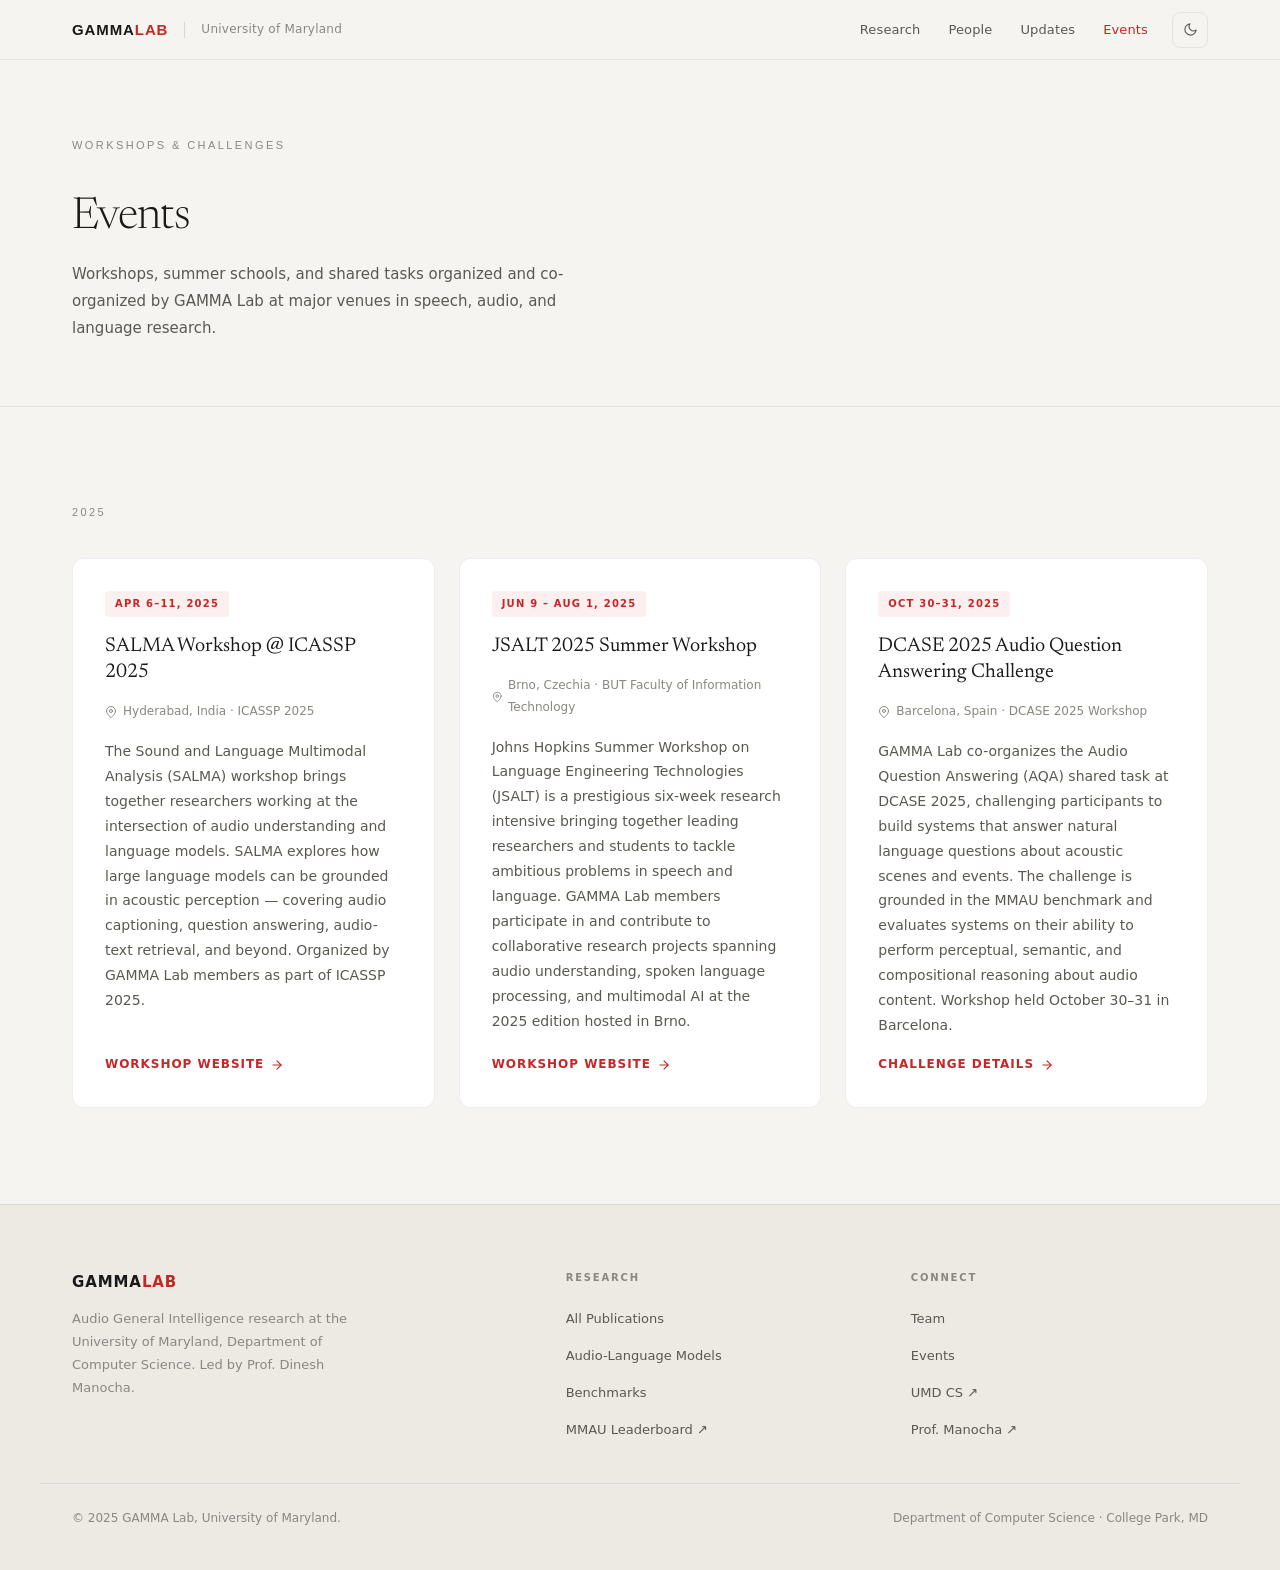
==== events.html @ 1df70bf6 "website pilot" ====
<!DOCTYPE html>
<html lang="en" data-theme="dark">
<head>
  <meta charset="UTF-8">
  <meta name="viewport" content="width=device-width, initial-scale=1.0">
  <title>GAMMA Lab — Events &amp; Workshops</title>
  <meta name="description" content="Workshops, challenges, and summer schools organized or participated in by GAMMA Lab at the University of Maryland.">

  <script>
    (function(){var t=localStorage.getItem('gamma-theme');if(!t)t=window.matchMedia('(prefers-color-scheme:dark)').matches?'dark':'light';document.documentElement.setAttribute('data-theme',t);})();
  </script>

  <link rel="stylesheet" href="css/style.css">
</head>
<body>

<!-- ── Navigation ─────────────────────────────────────────────── -->
<nav class="nav" role="navigation" aria-label="Main navigation">
  <div class="nav-inner">
    <div class="nav-brand">
      <a href="index.html" class="nav-logo">GAMMA<span>Lab</span></a>
      <div class="nav-sep" aria-hidden="true"></div>
      <a href="https://www.cs.umd.edu/" class="nav-umd" target="_blank" rel="noopener">University of Maryland</a>
    </div>
    <div class="nav-right">
      <a href="research.html" class="nav-link">Research</a>
      <a href="people.html"   class="nav-link">People</a>
      <a href="index.html#updates" class="nav-link">Updates</a>
      <a href="events.html"  class="nav-link active">Events</a>
      <button class="theme-toggle" aria-label="Toggle theme"></button>
      <button class="nav-hamburger" aria-label="Open menu" aria-expanded="false">
        <span></span><span></span><span></span>
      </button>
    </div>
  </div>
  <div class="nav-mobile-menu" aria-label="Mobile navigation">
    <a href="research.html" class="nav-link">Research</a>
    <a href="people.html"   class="nav-link">People</a>
    <a href="index.html#updates" class="nav-link">Updates</a>
    <a href="events.html"  class="nav-link active">Events</a>
  </div>
</nav>

<main>

<!-- ── Page header ────────────────────────────────────────────── -->
<header class="page-header">
  <div class="container">
    <span class="section-label">Workshops &amp; Challenges</span>
    <h1 class="page-title serif">Events</h1>
    <p class="page-subtitle">
      Workshops, summer schools, and shared tasks organized and co-organized by GAMMA Lab
      at major venues in speech, audio, and language research.
    </p>
  </div>
</header>

<!-- ── Events grid ────────────────────────────────────────────── -->
<section aria-labelledby="events-grid-label">
  <div class="container">
    <span class="section-label" id="events-grid-label">2025</span>
    <div class="events-grid stagger-children">

      <!-- SALMA Workshop -->
      <article class="event-card">
        <span class="event-date-label">Apr 6–11, 2025</span>
        <h2 class="event-title serif">SALMA Workshop @ ICASSP 2025</h2>
        <div class="event-location">
          <svg width="12" height="12" viewBox="0 0 24 24" fill="none" stroke="currentColor" stroke-width="2" stroke-linecap="round" stroke-linejoin="round" aria-hidden="true">
            <path d="M21 10c0 7-9 13-9 13s-9-6-9-13a9 9 0 0 1 18 0z"/><circle cx="12" cy="10" r="3"/>
          </svg>
          Hyderabad, India · ICASSP 2025
        </div>
        <p class="event-desc">
          The Sound and Language Multimodal Analysis (SALMA) workshop brings together researchers
          working at the intersection of audio understanding and language models. SALMA explores
          how large language models can be grounded in acoustic perception — covering audio captioning,
          question answering, audio-text retrieval, and beyond. Organized by GAMMA Lab members
          as part of ICASSP 2025.
        </p>
        <a href="https://salmaworkshop.github.io/" target="_blank" rel="noopener" class="event-cta">
          Workshop website
          <svg viewBox="0 0 24 24" fill="none" stroke="currentColor" stroke-width="2" stroke-linecap="round" stroke-linejoin="round" aria-hidden="true">
            <line x1="5" y1="12" x2="19" y2="12"/><polyline points="12 5 19 12 12 19"/>
          </svg>
        </a>
      </article>

      <!-- JSALT 2025 -->
      <article class="event-card">
        <span class="event-date-label">Jun 9 – Aug 1, 2025</span>
        <h2 class="event-title serif">JSALT 2025 Summer Workshop</h2>
        <div class="event-location">
          <svg width="12" height="12" viewBox="0 0 24 24" fill="none" stroke="currentColor" stroke-width="2" stroke-linecap="round" stroke-linejoin="round" aria-hidden="true">
            <path d="M21 10c0 7-9 13-9 13s-9-6-9-13a9 9 0 0 1 18 0z"/><circle cx="12" cy="10" r="3"/>
          </svg>
          Brno, Czechia · BUT Faculty of Information Technology
        </div>
        <p class="event-desc">
          Johns Hopkins Summer Workshop on Language Engineering Technologies (JSALT) is a prestigious
          six-week research intensive bringing together leading researchers and students to tackle
          ambitious problems in speech and language. GAMMA Lab members participate in and contribute
          to collaborative research projects spanning audio understanding, spoken language processing,
          and multimodal AI at the 2025 edition hosted in Brno.
        </p>
        <a href="https://jsalt2025.fit.vut.cz/summer-workshop" target="_blank" rel="noopener" class="event-cta">
          Workshop website
          <svg viewBox="0 0 24 24" fill="none" stroke="currentColor" stroke-width="2" stroke-linecap="round" stroke-linejoin="round" aria-hidden="true">
            <line x1="5" y1="12" x2="19" y2="12"/><polyline points="12 5 19 12 12 19"/>
          </svg>
        </a>
      </article>

      <!-- DCASE 2025 -->
      <article class="event-card">
        <span class="event-date-label">Oct 30–31, 2025</span>
        <h2 class="event-title serif">DCASE 2025 Audio Question Answering Challenge</h2>
        <div class="event-location">
          <svg width="12" height="12" viewBox="0 0 24 24" fill="none" stroke="currentColor" stroke-width="2" stroke-linecap="round" stroke-linejoin="round" aria-hidden="true">
            <path d="M21 10c0 7-9 13-9 13s-9-6-9-13a9 9 0 0 1 18 0z"/><circle cx="12" cy="10" r="3"/>
          </svg>
          Barcelona, Spain · DCASE 2025 Workshop
        </div>
        <p class="event-desc">
          GAMMA Lab co-organizes the Audio Question Answering (AQA) shared task at DCASE 2025,
          challenging participants to build systems that answer natural language questions about
          acoustic scenes and events. The challenge is grounded in the MMAU benchmark and
          evaluates systems on their ability to perform perceptual, semantic, and compositional
          reasoning about audio content. Workshop held October 30–31 in Barcelona.
        </p>
        <a href="https://dcase.community/challenge2025/index#audio-question-answering" target="_blank" rel="noopener" class="event-cta">
          Challenge details
          <svg viewBox="0 0 24 24" fill="none" stroke="currentColor" stroke-width="2" stroke-linecap="round" stroke-linejoin="round" aria-hidden="true">
            <line x1="5" y1="12" x2="19" y2="12"/><polyline points="12 5 19 12 12 19"/>
          </svg>
        </a>
      </article>

    </div>
  </div>
</section>

</main>

<!-- ── Footer ─────────────────────────────────────────────────── -->
<footer class="footer">
  <div class="footer-inner">
    <div>
      <div class="footer-logo">GAMMA<span>Lab</span></div>
      <p class="footer-desc">
        Audio General Intelligence research at the University of Maryland,
        Department of Computer Science. Led by Prof. Dinesh Manocha.
      </p>
    </div>
    <div class="footer-col">
      <h4>Research</h4>
      <ul>
        <li><a href="research.html">All Publications</a></li>
        <li><a href="research.html?theme=audio-llm">Audio-Language Models</a></li>
        <li><a href="research.html?theme=benchmarks">Benchmarks</a></li>
        <li><a href="https://github.com/Sakshi113/mmau" target="_blank" rel="noopener">MMAU Leaderboard ↗</a></li>
      </ul>
    </div>
    <div class="footer-col">
      <h4>Connect</h4>
      <ul>
        <li><a href="people.html">Team</a></li>
        <li><a href="events.html">Events</a></li>
        <li><a href="https://www.cs.umd.edu/" target="_blank" rel="noopener">UMD CS ↗</a></li>
        <li><a href="https://www.cs.umd.edu/people/dmanocha" target="_blank" rel="noopener">Prof. Manocha ↗</a></li>
      </ul>
    </div>
  </div>
  <div class="footer-bottom">
    <p>© 2025 GAMMA Lab, University of Maryland.</p>
    <p>Department of Computer Science · College Park, MD</p>
  </div>
</footer>

<script src="js/theme.js"></script>
<script src="js/reveal.js"></script>

</body>
</html>
---- css/style.css ----
/* ================================================================
   GAMMA Lab — Shared Stylesheet | "Quiet Authority"
   University of Maryland · Dept. of Computer Science
   ================================================================ */

/* ── Fonts ─────────────────────────────────────────────────────── */
@import url('https://fonts.googleapis.com/css2?family=Newsreader:ital,wght@0,300;0,400;0,500;1,300;1,400&display=swap');
@import url('https://api.fontshare.com/v2/css?f[]=general-sans@300,400,500,600&display=swap');

/* ── Theme tokens ─────────────────────────────────────────────── */
[data-theme="dark"] {
  --bg:           #09090C;
  --sf1:          #0F0F13;
  --sf2:          #16161B;
  --sf3:          #1E1E24;
  --t1:           #E0DDD6;
  --t2:           #908D85;
  --t3:           #5C5A53;
  --accent:       #D4A843;
  --accent-sub:   rgba(212, 168, 67, 0.09);
  --accent-sub2:  rgba(212, 168, 67, 0.16);
  --border:       rgba(255, 255, 255, 0.055);
  --border2:      rgba(255, 255, 255, 0.10);
  --nav-bg:       rgba(9, 9, 12, 0.88);
  --card-bg:      #0F0F13;
  --shadow:       0 4px 32px rgba(0, 0, 0, 0.5);
  --shadow-sm:    0 2px 12px rgba(0, 0, 0, 0.3);
}

[data-theme="light"] {
  --bg:           #F6F4F0;
  --sf1:          #EDEAE4;
  --sf2:          #E3E0D9;
  --sf3:          #D8D5CE;
  --t1:           #1A1917;
  --t2:           #5A5850;
  --t3:           #8A8780;
  --accent:       #C22828;
  --accent-sub:   rgba(194, 40, 40, 0.07);
  --accent-sub2:  rgba(194, 40, 40, 0.13);
  --border:       rgba(0, 0, 0, 0.065);
  --border2:      rgba(0, 0, 0, 0.12);
  --nav-bg:       rgba(246, 244, 240, 0.90);
  --card-bg:      #FFFFFF;
  --shadow:       0 4px 32px rgba(0, 0, 0, 0.10);
  --shadow-sm:    0 2px 12px rgba(0, 0, 0, 0.06);
}

/* ── Reset & base ─────────────────────────────────────────────── */
*, *::before, *::after {
  box-sizing: border-box;
  margin: 0;
  padding: 0;
}

html {
  font-size: 16px;
  scroll-behavior: smooth;
  -webkit-font-smoothing: antialiased;
  -moz-osx-font-smoothing: grayscale;
}

body {
  font-family: 'General Sans', system-ui, -apple-system, sans-serif;
  font-weight: 300;
  font-size: 15px;
  line-height: 1.8;
  background: var(--bg);
  color: var(--t1);
  transition: background 0.35s ease, color 0.35s ease;
  overflow-x: hidden;
}

a { color: inherit; text-decoration: none; }
img { display: block; max-width: 100%; }
button { font-family: inherit; cursor: pointer; border: none; background: none; }
ul { list-style: none; }

/* ── Transitions on theme change ──────────────────────────────── */
.nav, .paper-card, .area-cell, .person-card, .pi-card,
.event-card, .paper-row, .paper-expand, .footer {
  transition: background 0.35s ease, border-color 0.35s ease, color 0.35s ease;
}

/* ── Typography utilities ─────────────────────────────────────── */
.serif {
  font-family: 'Newsreader', Georgia, 'Times New Roman', serif;
}

.section-label {
  font-family: 'General Sans', sans-serif;
  font-size: 11px;
  font-weight: 500;
  letter-spacing: 0.22em;
  text-transform: uppercase;
  color: var(--t3);
  display: block;
  margin-bottom: 36px;
}

/* ── Navigation ───────────────────────────────────────────────── */
.nav {
  position: fixed;
  top: 0; left: 0; right: 0;
  height: 60px;
  z-index: 100;
  background: var(--nav-bg);
  backdrop-filter: blur(20px) saturate(1.5);
  -webkit-backdrop-filter: blur(20px) saturate(1.5);
  border-bottom: 1px solid var(--border);
}

.nav-inner {
  max-width: 1200px;
  margin: 0 auto;
  padding: 0 32px;
  height: 100%;
  display: flex;
  align-items: center;
  justify-content: space-between;
}

.nav-brand {
  display: flex;
  align-items: center;
  gap: 16px;
}

.nav-logo {
  font-family: 'General Sans', sans-serif;
  font-size: 15px;
  font-weight: 600;
  letter-spacing: 0.06em;
  color: var(--t1);
  text-transform: uppercase;
  transition: color 0.35s ease;
}

.nav-logo span { color: var(--accent); }

.nav-sep {
  width: 1px;
  height: 16px;
  background: var(--border2);
  flex-shrink: 0;
}

.nav-umd {
  font-size: 12px;
  font-weight: 400;
  color: var(--t3);
  letter-spacing: 0.02em;
  transition: color 0.2s ease;
}
.nav-umd:hover { color: var(--t2); }

.nav-right {
  display: flex;
  align-items: center;
  gap: 4px;
}

.nav-link {
  font-size: 13px;
  font-weight: 400;
  color: var(--t2);
  padding: 6px 12px;
  border-radius: 6px;
  transition: color 0.2s ease, background 0.2s ease;
  letter-spacing: 0.01em;
}
.nav-link:hover  { color: var(--t1); background: var(--sf2); }
.nav-link.active { color: var(--accent); font-weight: 500; }

.theme-toggle {
  margin-left: 8px;
  width: 36px;
  height: 36px;
  border-radius: 8px;
  display: flex;
  align-items: center;
  justify-content: center;
  color: var(--t2);
  border: 1px solid var(--border);
  transition: color 0.2s ease, background 0.2s ease, border-color 0.2s ease;
  flex-shrink: 0;
}
.theme-toggle:hover {
  color: var(--t1);
  background: var(--accent-sub);
  border-color: var(--accent);
}
.theme-toggle svg { width: 15px; height: 15px; flex-shrink: 0; }

/* Mobile */
.nav-hamburger {
  display: none;
  flex-direction: column;
  gap: 5px;
  padding: 8px;
  margin-left: 8px;
}
.nav-hamburger span {
  display: block;
  width: 22px;
  height: 1.5px;
  background: var(--t1);
  transition: transform 0.3s ease, opacity 0.3s ease;
}
.nav-hamburger.open span:nth-child(1) { transform: translateY(6.5px) rotate(45deg); }
.nav-hamburger.open span:nth-child(2) { opacity: 0; }
.nav-hamburger.open span:nth-child(3) { transform: translateY(-6.5px) rotate(-45deg); }

.nav-mobile-menu {
  display: none;
  position: fixed;
  top: 60px; left: 0; right: 0;
  background: var(--nav-bg);
  backdrop-filter: blur(20px);
  -webkit-backdrop-filter: blur(20px);
  border-bottom: 1px solid var(--border);
  padding: 12px 16px 20px;
  flex-direction: column;
  gap: 2px;
  z-index: 99;
}
.nav-mobile-menu.open { display: flex; }
.nav-mobile-menu .nav-link { font-size: 15px; padding: 10px 12px; }

/* ── Container ────────────────────────────────────────────────── */
.container {
  max-width: 1200px;
  margin: 0 auto;
  padding: 0 32px;
}

/* ── Section base ─────────────────────────────────────────────── */
section { padding: 96px 0; }
section + section { border-top: 1px solid var(--border); }

/* ── Hero ─────────────────────────────────────────────────────── */
.hero {
  min-height: 100vh;
  display: grid;
  grid-template-columns: 1fr 1fr;
  align-items: stretch;
  padding-top: 60px;
}

.hero-text {
  padding: 72px 48px 72px 32px;
  display: flex;
  flex-direction: column;
  justify-content: center;
  max-width: 600px;
}

.hero-overline {
  font-size: 11px;
  font-weight: 500;
  letter-spacing: 0.22em;
  text-transform: uppercase;
  color: var(--accent);
  display: flex;
  align-items: center;
  gap: 10px;
  margin-bottom: 28px;
}
.hero-overline::before {
  content: '';
  display: block;
  width: 28px;
  height: 1px;
  background: var(--accent);
  flex-shrink: 0;
}

.hero-title {
  font-family: 'Newsreader', Georgia, serif;
  font-size: clamp(32px, 4.2vw, 54px);
  font-weight: 300;
  line-height: 1.16;
  color: var(--t1);
  margin-bottom: 28px;
  letter-spacing: -0.025em;
}
.hero-title strong { font-weight: 500; }
.hero-title em     { font-style: italic; font-weight: 300; }

.hero-desc {
  font-size: 15px;
  font-weight: 300;
  color: var(--t2);
  line-height: 1.85;
  margin-bottom: 44px;
  max-width: 460px;
}

.hero-actions {
  display: flex;
  flex-wrap: wrap;
  gap: 8px;
}

.action-pill {
  font-size: 12px;
  font-weight: 500;
  letter-spacing: 0.04em;
  color: var(--t1);
  padding: 8px 18px;
  border: 1px solid var(--border2);
  border-radius: 100px;
  transition: color 0.2s ease, border-color 0.2s ease, background 0.2s ease;
  display: inline-flex;
  align-items: center;
  gap: 6px;
  white-space: nowrap;
}
.action-pill:hover {
  color: var(--accent);
  border-color: var(--accent);
  background: var(--accent-sub);
}
.action-pill.primary {
  color: var(--accent);
  border-color: var(--accent);
  background: var(--accent-sub);
}
.action-pill.primary:hover { background: var(--accent-sub2); }

.hero-canvas-wrap {
  position: relative;
  overflow: hidden;
  min-height: calc(100vh - 60px);
}
#hero-canvas {
  width: 100%;
  height: 100%;
  display: block;
}

/* ── Badges ───────────────────────────────────────────────────── */
.badge-row {
  display: flex;
  flex-wrap: wrap;
  gap: 6px;
  margin-bottom: 14px;
}

.venue-badge {
  font-size: 10px;
  font-weight: 600;
  letter-spacing: 0.10em;
  text-transform: uppercase;
  color: var(--accent);
  background: var(--accent-sub);
  padding: 3px 8px;
  border-radius: 4px;
  border: 1px solid var(--accent-sub2);
  white-space: nowrap;
}

.spotlight-badge {
  font-size: 10px;
  font-weight: 600;
  letter-spacing: 0.08em;
  text-transform: uppercase;
  color: var(--t3);
  background: var(--sf3);
  padding: 3px 8px;
  border-radius: 4px;
  white-space: nowrap;
}

.tag {
  font-size: 10px;
  font-weight: 500;
  letter-spacing: 0.08em;
  text-transform: uppercase;
  color: var(--t3);
  padding: 3px 8px;
  border-radius: 4px;
  background: var(--sf2);
  border: 1px solid var(--border);
  white-space: nowrap;
}

/* ── Mission section ──────────────────────────────────────────── */
.mission-grid {
  display: grid;
  grid-template-columns: 1fr 1fr;
  gap: 64px;
  align-items: start;
}

.mission-lede {
  font-family: 'Newsreader', Georgia, serif;
  font-size: clamp(18px, 2vw, 22px);
  font-weight: 300;
  font-style: italic;
  color: var(--t1);
  line-height: 1.65;
  margin-bottom: 24px;
  letter-spacing: -0.01em;
}

.mission-body {
  font-size: 14px;
  font-weight: 300;
  color: var(--t2);
  line-height: 1.9;
  margin-bottom: 20px;
}
.mission-body:last-child { margin-bottom: 0; }

@media (max-width: 900px) {
  .mission-grid { grid-template-columns: 1fr; gap: 24px; }
}

/* ── Flagship research cards ──────────────────────────────────── */
.flagship-grid {
  display: grid;
  grid-template-columns: repeat(3, 1fr);
  gap: 20px;
}

.paper-card {
  background: var(--card-bg);
  border: 1px solid var(--border);
  border-radius: 10px;
  padding: 28px;
  display: flex;
  flex-direction: column;
  gap: 12px;
  cursor: pointer;
  transition: transform 0.25s ease, box-shadow 0.25s ease, border-color 0.25s ease;
}
.paper-card:hover {
  transform: translateY(-3px);
  box-shadow: var(--shadow);
  border-color: var(--accent);
}

.paper-card-title {
  font-family: 'Newsreader', Georgia, serif;
  font-size: 17px;
  font-weight: 400;
  color: var(--t1);
  line-height: 1.45;
  flex: 1;
}

.paper-card-bottom {
  display: flex;
  align-items: center;
  justify-content: space-between;
  margin-top: 4px;
}

.paper-card-meta {
  font-size: 12px;
  color: var(--t3);
}

.paper-card-arrow {
  color: var(--accent);
  font-size: 14px;
  opacity: 0;
  transform: translateX(-6px);
  transition: opacity 0.2s ease, transform 0.2s ease;
}
.paper-card:hover .paper-card-arrow {
  opacity: 1;
  transform: translateX(0);
}

/* ── Research areas ───────────────────────────────────────────── */
.areas-grid {
  display: grid;
  grid-template-columns: repeat(4, 1fr);
  gap: 1px;
  background: var(--border);
  border: 1px solid var(--border);
  border-radius: 10px;
  overflow: hidden;
}

.area-cell {
  background: var(--sf1);
  padding: 28px 24px;
  transition: background 0.2s ease;
  cursor: pointer;
  text-decoration: none;
}
.area-cell:hover { background: var(--sf2); }

.area-icon {
  font-size: 22px;
  line-height: 1;
  margin-bottom: 14px;
}

.area-name {
  font-size: 13px;
  font-weight: 500;
  color: var(--t1);
  margin-bottom: 6px;
  line-height: 1.35;
}

.area-papers {
  font-size: 11px;
  font-weight: 300;
  color: var(--t3);
  line-height: 1.6;
}

/* ── Timeline ─────────────────────────────────────────────────── */
.timeline { display: flex; flex-direction: column; }

.timeline-item {
  display: grid;
  grid-template-columns: 110px 1fr;
  gap: 20px 28px;
  padding: 20px 0;
  border-bottom: 1px solid var(--border);
  align-items: baseline;
}
.timeline-item:last-child { border-bottom: none; }

.timeline-date {
  font-size: 12px;
  font-weight: 500;
  color: var(--t3);
  letter-spacing: 0.04em;
  white-space: nowrap;
  padding-top: 2px;
}

.timeline-content {
  font-size: 14px;
  font-weight: 300;
  color: var(--t2);
  line-height: 1.75;
}
.timeline-content a {
  color: var(--t1);
  border-bottom: 1px solid var(--border2);
  transition: color 0.2s ease, border-color 0.2s ease;
}
.timeline-content a:hover {
  color: var(--accent);
  border-color: var(--accent);
}
.timeline-content .venue-badge {
  display: inline;
  vertical-align: middle;
  margin-left: 4px;
  position: relative;
  top: -1px;
}

/* ── Team chips ───────────────────────────────────────────────── */
.team-chips {
  display: flex;
  flex-wrap: wrap;
  gap: 8px;
  align-items: center;
}

.person-chip {
  display: inline-flex;
  align-items: center;
  gap: 8px;
  padding: 6px 14px 6px 6px;
  border-radius: 100px;
  border: 1px solid var(--border);
  background: var(--sf1);
  font-size: 13px;
  font-weight: 400;
  color: var(--t1);
  transition: border-color 0.2s ease, background 0.2s ease;
  cursor: pointer;
}
.person-chip:hover {
  border-color: var(--accent);
  background: var(--accent-sub);
}
.person-chip.pi {
  border-color: var(--accent);
  background: var(--accent-sub);
  color: var(--accent);
  font-weight: 500;
}
.person-chip.more {
  color: var(--t3);
  background: transparent;
  border-style: dashed;
}
.person-chip.more:hover { color: var(--accent); border-color: var(--accent); }

.chip-avatar {
  width: 28px;
  height: 28px;
  border-radius: 50%;
  object-fit: cover;
  background: var(--sf2);
  flex-shrink: 0;
}

/* ── Footer ───────────────────────────────────────────────────── */
.footer {
  border-top: 1px solid var(--border);
  padding: 64px 0 40px;
  background: var(--sf1);
}

.footer-inner {
  max-width: 1200px;
  margin: 0 auto;
  padding: 0 32px;
  display: grid;
  grid-template-columns: 1.5fr 1fr 1fr;
  gap: 48px;
}

.footer-logo {
  font-size: 15px;
  font-weight: 600;
  letter-spacing: 0.06em;
  text-transform: uppercase;
  color: var(--t1);
  margin-bottom: 12px;
}
.footer-logo span { color: var(--accent); }

.footer-desc {
  font-size: 13px;
  font-weight: 300;
  color: var(--t3);
  line-height: 1.75;
  max-width: 280px;
}

.footer-col h4 {
  font-size: 10px;
  font-weight: 600;
  letter-spacing: 0.18em;
  text-transform: uppercase;
  color: var(--t3);
  margin-bottom: 18px;
}

.footer-col ul { display: flex; flex-direction: column; gap: 10px; }
.footer-col ul a {
  font-size: 13px;
  font-weight: 300;
  color: var(--t2);
  transition: color 0.2s ease;
}
.footer-col ul a:hover { color: var(--accent); }

.footer-bottom {
  max-width: 1200px;
  margin: 40px auto 0;
  padding: 24px 32px 0;
  border-top: 1px solid var(--border);
  display: flex;
  justify-content: space-between;
  align-items: center;
}
.footer-bottom p {
  font-size: 12px;
  color: var(--t3);
}

/* ── Page header ──────────────────────────────────────────────── */
.page-header {
  padding: 136px 0 64px;
  border-bottom: 1px solid var(--border);
}

.page-title {
  font-family: 'Newsreader', Georgia, serif;
  font-size: clamp(28px, 3.5vw, 44px);
  font-weight: 300;
  color: var(--t1);
  letter-spacing: -0.02em;
  margin-bottom: 16px;
  line-height: 1.2;
}

.page-subtitle {
  font-size: 15px;
  font-weight: 300;
  color: var(--t2);
  max-width: 520px;
  line-height: 1.8;
}

/* ── Research page: filter bar ────────────────────────────────── */
.filter-bar {
  position: sticky;
  top: 60px;
  z-index: 50;
  background: var(--bg);
  border-bottom: 1px solid var(--border);
  padding: 14px 0;
  transition: background 0.35s ease;
}

.filter-inner {
  max-width: 1200px;
  margin: 0 auto;
  padding: 0 32px;
  display: flex;
  flex-direction: column;
  gap: 10px;
}

.filter-row {
  display: flex;
  align-items: center;
  gap: 8px;
  flex-wrap: wrap;
}

.filter-label {
  font-size: 10px;
  font-weight: 600;
  letter-spacing: 0.16em;
  text-transform: uppercase;
  color: var(--t3);
  min-width: 40px;
}

.filter-pill {
  font-size: 11px;
  font-weight: 500;
  color: var(--t2);
  padding: 5px 12px;
  border-radius: 100px;
  border: 1px solid var(--border);
  background: transparent;
  cursor: pointer;
  transition: color 0.2s ease, border-color 0.2s ease, background 0.2s ease;
  letter-spacing: 0.01em;
  white-space: nowrap;
  font-family: inherit;
}
.filter-pill:hover {
  color: var(--t1);
  border-color: var(--border2);
  background: var(--sf1);
}
.filter-pill.active {
  color: var(--accent);
  border-color: var(--accent);
  background: var(--accent-sub);
  font-weight: 600;
}

/* ── Research page: papers list ───────────────────────────────── */
.papers-list {
  max-width: 1200px;
  margin: 0 auto;
  padding: 40px 32px 96px;
}

.papers-empty {
  display: none;
  padding: 64px 0;
  text-align: center;
  font-size: 14px;
  color: var(--t3);
}

.paper-row-wrap { border-bottom: 1px solid var(--border); }
.paper-row-wrap:last-child { border-bottom: none; }

.paper-row {
  display: grid;
  grid-template-columns: 148px 1fr 48px;
  gap: 0 28px;
  padding: 24px 0;
  align-items: start;
  cursor: pointer;
  transition: padding 0.15s ease;
}
.paper-row:hover { padding-left: 8px; }

.paper-row-venue {
  display: flex;
  flex-direction: column;
  gap: 5px;
  padding-top: 3px;
}

.paper-row-main {
  display: flex;
  flex-direction: column;
  gap: 6px;
}

.paper-row-title {
  font-family: 'Newsreader', Georgia, serif;
  font-size: 17px;
  font-weight: 400;
  color: var(--t1);
  line-height: 1.4;
}

.paper-row-authors {
  font-size: 12px;
  font-weight: 300;
  color: var(--t3);
  line-height: 1.5;
}

.paper-row-tags {
  display: flex;
  flex-wrap: wrap;
  gap: 5px;
  margin-top: 4px;
}

.paper-row-chevron {
  padding-top: 4px;
  color: var(--t3);
  transition: transform 0.2s ease, color 0.2s ease;
  display: flex;
  align-items: flex-start;
  justify-content: center;
}
.paper-row-chevron svg { width: 16px; height: 16px; }
.paper-row:hover .paper-row-chevron { color: var(--accent); }

.paper-expand {
  display: none;
  padding: 24px 28px 28px;
  background: var(--sf1);
  transition: background 0.35s ease;
}
.paper-expand.open {
  display: grid;
  grid-template-columns: 1fr auto;
  gap: 32px;
}

.paper-abstract {
  font-size: 14px;
  font-weight: 300;
  color: var(--t2);
  line-height: 1.85;
  max-width: 660px;
}

.paper-links {
  display: flex;
  flex-direction: column;
  gap: 8px;
  align-items: flex-end;
  min-width: 100px;
}

.paper-link {
  font-size: 11px;
  font-weight: 600;
  letter-spacing: 0.06em;
  text-transform: uppercase;
  color: var(--accent);
  padding: 6px 12px;
  border: 1px solid var(--accent);
  border-radius: 5px;
  background: var(--accent-sub);
  transition: background 0.2s ease;
  white-space: nowrap;
}
.paper-link:hover { background: var(--accent-sub2); }

/* ── People page ──────────────────────────────────────────────── */
.pi-section { margin-bottom: 80px; }

.pi-card {
  display: grid;
  grid-template-columns: 200px 1fr;
  gap: 48px;
  padding: 40px;
  background: var(--card-bg);
  border: 1px solid var(--border);
  border-radius: 12px;
  align-items: start;
}

.pi-photo {
  width: 100%;
  aspect-ratio: 3 / 4;
  object-fit: cover;
  object-position: top;
  border-radius: 6px;
  background: var(--sf2);
}

.pi-content { display: flex; flex-direction: column; gap: 14px; }

.pi-name {
  font-family: 'Newsreader', Georgia, serif;
  font-size: 28px;
  font-weight: 300;
  color: var(--t1);
  letter-spacing: -0.01em;
  line-height: 1.2;
}

.pi-affiliation {
  font-size: 13px;
  font-weight: 400;
  color: var(--accent);
  letter-spacing: 0.03em;
}

.pi-bio {
  font-size: 14px;
  font-weight: 300;
  color: var(--t2);
  line-height: 1.85;
  max-width: 580px;
}

.pi-links {
  display: flex;
  flex-wrap: wrap;
  gap: 8px;
  margin-top: 6px;
}

.person-link {
  font-size: 12px;
  font-weight: 500;
  color: var(--t2);
  padding: 6px 14px;
  border: 1px solid var(--border2);
  border-radius: 6px;
  transition: color 0.2s ease, border-color 0.2s ease, background 0.2s ease;
  letter-spacing: 0.02em;
}
.person-link:hover {
  color: var(--accent);
  border-color: var(--accent);
  background: var(--accent-sub);
}

.people-group { margin-bottom: 60px; }

.people-group-title {
  font-size: 11px;
  font-weight: 500;
  letter-spacing: 0.22em;
  text-transform: uppercase;
  color: var(--t3);
  padding-bottom: 20px;
  border-bottom: 1px solid var(--border);
  margin-bottom: 28px;
}

.people-grid {
  display: grid;
  grid-template-columns: repeat(4, 1fr);
  gap: 20px;
}

.person-card {
  display: flex;
  flex-direction: column;
  gap: 12px;
  padding: 20px;
  background: var(--card-bg);
  border: 1px solid var(--border);
  border-radius: 10px;
  transition: border-color 0.2s ease, box-shadow 0.2s ease;
}
.person-card:hover {
  border-color: var(--accent);
  box-shadow: var(--shadow-sm);
}

.person-photo {
  width: 100%;
  aspect-ratio: 1;
  object-fit: cover;
  object-position: top;
  border-radius: 5px;
  background: var(--sf2);
}

.person-name {
  font-size: 15px;
  font-weight: 500;
  color: var(--t1);
  line-height: 1.3;
}

.person-role {
  font-size: 10px;
  font-weight: 600;
  letter-spacing: 0.12em;
  text-transform: uppercase;
  color: var(--accent);
}

.person-interest {
  font-size: 12px;
  font-weight: 300;
  color: var(--t3);
  line-height: 1.65;
  flex: 1;
}

.person-card-links {
  display: flex;
  gap: 6px;
  flex-wrap: wrap;
  margin-top: 4px;
}

.person-link-sm {
  font-size: 11px;
  font-weight: 500;
  color: var(--t3);
  padding: 4px 10px;
  border: 1px solid var(--border);
  border-radius: 4px;
  transition: color 0.2s ease, border-color 0.2s ease;
}
.person-link-sm:hover { color: var(--accent); border-color: var(--accent); }

/* Alumni */
.alumni-list { display: flex; flex-direction: column; }

.alumni-item {
  display: grid;
  grid-template-columns: 56px 1fr;
  gap: 20px;
  padding: 18px 0;
  border-bottom: 1px solid var(--border);
  align-items: center;
}
.alumni-item:last-child { border-bottom: none; }

.alumni-photo {
  width: 44px;
  height: 44px;
  border-radius: 50%;
  object-fit: cover;
  object-position: top;
  background: var(--sf2);
}

.alumni-name {
  font-size: 14px;
  font-weight: 500;
  color: var(--t1);
  margin-bottom: 2px;
}

.alumni-now {
  font-size: 12px;
  font-weight: 300;
  color: var(--t3);
}

/* ── Events page ──────────────────────────────────────────────── */
.events-grid {
  display: grid;
  grid-template-columns: repeat(3, 1fr);
  gap: 24px;
}

.event-card {
  padding: 32px;
  background: var(--card-bg);
  border: 1px solid var(--border);
  border-radius: 12px;
  display: flex;
  flex-direction: column;
  gap: 16px;
  transition: border-color 0.25s ease, box-shadow 0.25s ease;
}
.event-card:hover {
  border-color: var(--accent);
  box-shadow: var(--shadow);
}

.event-date-label {
  font-size: 10px;
  font-weight: 600;
  letter-spacing: 0.12em;
  text-transform: uppercase;
  color: var(--accent);
  background: var(--accent-sub);
  padding: 4px 10px;
  border-radius: 4px;
  display: inline-block;
  align-self: flex-start;
}

.event-title {
  font-family: 'Newsreader', Georgia, serif;
  font-size: 20px;
  font-weight: 400;
  color: var(--t1);
  line-height: 1.3;
}

.event-location {
  font-size: 12px;
  font-weight: 400;
  color: var(--t3);
  display: flex;
  align-items: center;
  gap: 6px;
}

.event-desc {
  font-size: 14px;
  font-weight: 300;
  color: var(--t2);
  line-height: 1.78;
  flex: 1;
}

.event-cta {
  font-size: 12px;
  font-weight: 600;
  letter-spacing: 0.08em;
  text-transform: uppercase;
  color: var(--accent);
  display: inline-flex;
  align-items: center;
  gap: 6px;
  transition: gap 0.2s ease;
  margin-top: auto;
  align-self: flex-start;
}
.event-cta:hover { gap: 10px; }
.event-cta svg { width: 14px; height: 14px; }

/* ── Reveal animations ────────────────────────────────────────── */
.reveal {
  opacity: 0;
  transform: translateY(18px);
  transition: opacity 0.65s ease, transform 0.65s ease;
}
.reveal.visible {
  opacity: 1;
  transform: translateY(0);
}

.stagger-children > * {
  opacity: 0;
  transform: translateY(14px);
  transition: opacity 0.55s ease, transform 0.55s ease;
}
.stagger-children.visible > *:nth-child(1) { opacity:1; transform:none; transition-delay:0ms; }
.stagger-children.visible > *:nth-child(2) { opacity:1; transform:none; transition-delay:70ms; }
.stagger-children.visible > *:nth-child(3) { opacity:1; transform:none; transition-delay:140ms; }
.stagger-children.visible > *:nth-child(4) { opacity:1; transform:none; transition-delay:210ms; }
.stagger-children.visible > *:nth-child(5) { opacity:1; transform:none; transition-delay:280ms; }
.stagger-children.visible > *:nth-child(6) { opacity:1; transform:none; transition-delay:350ms; }
.stagger-children.visible > *:nth-child(7) { opacity:1; transform:none; transition-delay:420ms; }
.stagger-children.visible > *:nth-child(8) { opacity:1; transform:none; transition-delay:490ms; }

/* ── Responsive ───────────────────────────────────────────────── */
@media (max-width: 1100px) {
  .people-grid { grid-template-columns: repeat(3, 1fr); }
}

@media (max-width: 900px) {
  .nav-right .nav-link { display: none; }
  .nav-hamburger { display: flex; }

  .hero { grid-template-columns: 1fr; min-height: auto; }
  .hero-canvas-wrap { height: 50vw; min-height: 300px; }
  .hero-text { padding: 72px 24px 48px; max-width: 100%; }

  .flagship-grid { grid-template-columns: 1fr 1fr; }
  .areas-grid { grid-template-columns: repeat(2, 1fr); }
  .people-grid { grid-template-columns: repeat(2, 1fr); }
  .events-grid { grid-template-columns: 1fr 1fr; }
  .pi-card { grid-template-columns: 180px 1fr; gap: 32px; }

  .paper-row { grid-template-columns: 1fr; gap: 10px; }
  .paper-row-venue { flex-direction: row; flex-wrap: wrap; }
  .paper-expand.open { grid-template-columns: 1fr; }
  .paper-links { flex-direction: row; flex-wrap: wrap; align-items: flex-start; }

  .footer-inner { grid-template-columns: 1fr 1fr; gap: 36px; }
}

@media (max-width: 768px) {
  section { padding: 72px 0; }
  .container { padding: 0 20px; }
  .filter-inner { padding: 0 20px; }
  .papers-list { padding: 32px 20px 72px; }

  .flagship-grid { grid-template-columns: 1fr; }
  .areas-grid { grid-template-columns: 1fr 1fr; }
  .people-grid { grid-template-columns: 1fr 1fr; }
  .events-grid { grid-template-columns: 1fr; }

  .pi-card { grid-template-columns: 1fr; }
  .pi-photo { max-width: 180px; }

  .timeline-item { grid-template-columns: 80px 1fr; gap: 12px 16px; }

  .footer-inner { grid-template-columns: 1fr; gap: 32px; }
  .footer-bottom { flex-direction: column; gap: 8px; text-align: center; }
}

@media (max-width: 520px) {
  .nav-inner { padding: 0 16px; }
  .container { padding: 0 16px; }
  .filter-inner { padding: 0 16px; }
  .papers-list { padding: 24px 16px 60px; }
  .hero-text { padding: 64px 16px 40px; }

  .hero-title { font-size: 28px; }
  .areas-grid { grid-template-columns: 1fr 1fr; }
  .people-grid { grid-template-columns: 1fr 1fr; }
  .flagship-grid { grid-template-columns: 1fr; }
  .timeline-item { grid-template-columns: 1fr; gap: 4px; }
  .timeline-date { font-size: 11px; }
}
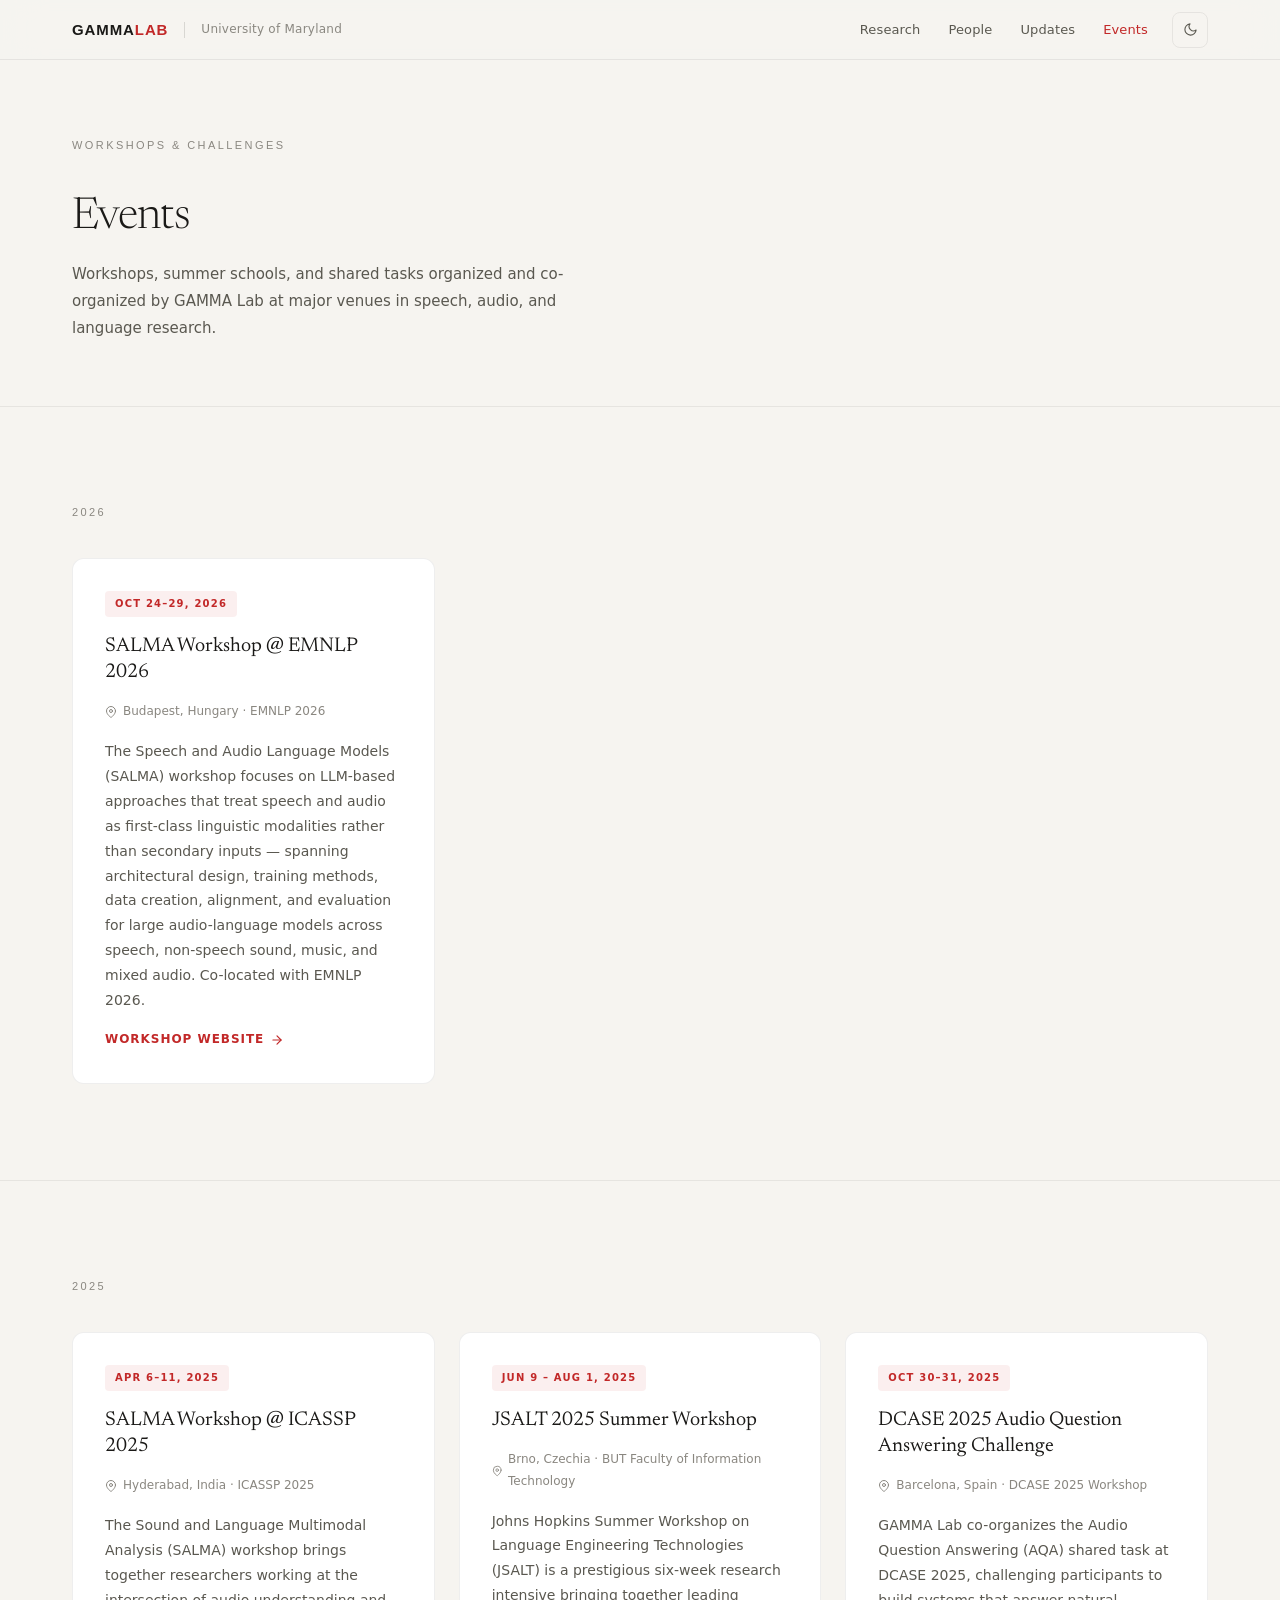
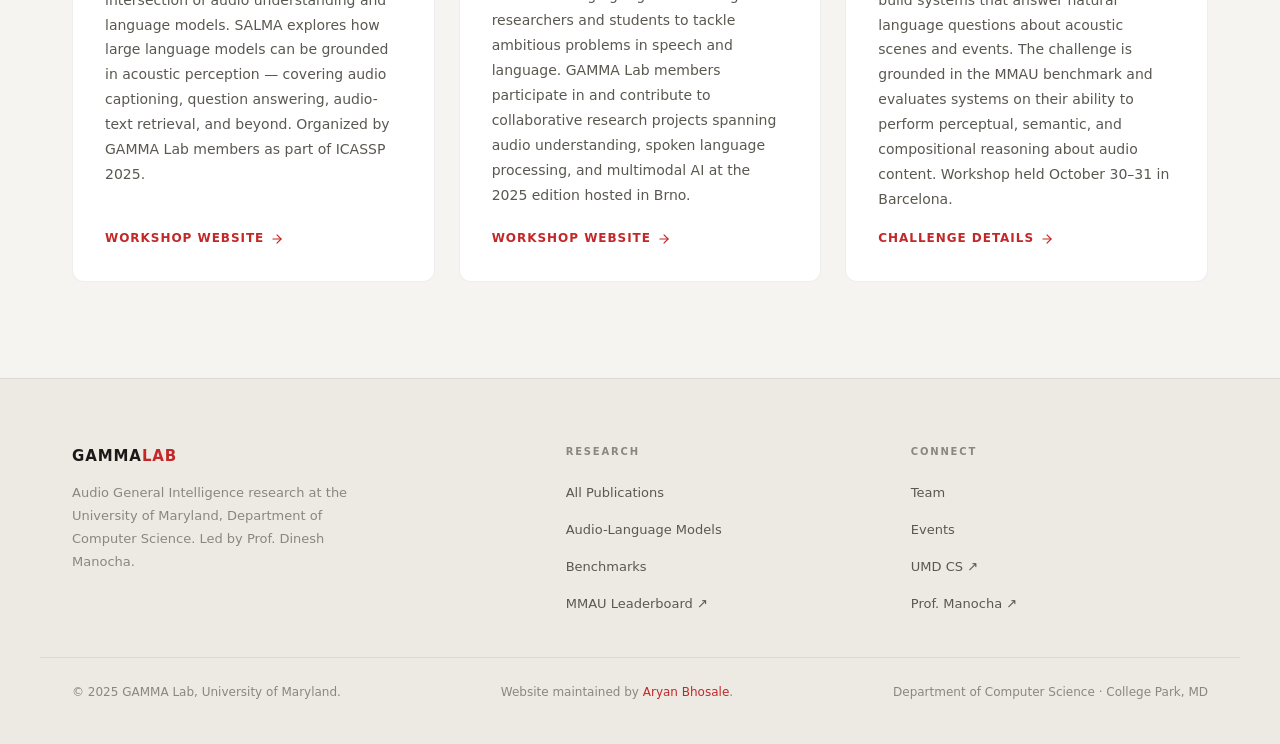
==== commit 66de2977: "Update acceptances, marquee, events, footer Co-Authored-By: Claude Opus 4.8 <noreply@anthropic.com>" ====
--- a/events.html
+++ b/events.html
@@ -10,7 +10,7 @@
     (function(){var t=localStorage.getItem('gamma-theme');if(!t)t=window.matchMedia('(prefers-color-scheme:dark)').matches?'dark':'light';document.documentElement.setAttribute('data-theme',t);})();
   </script>
 
-  <link rel="stylesheet" href="css/style.css">
+  <link rel="stylesheet" href="css/style.css?v=20260926">
 </head>
 <body>
 
@@ -55,6 +55,41 @@
   </div>
 </header>
 
+<!-- ── Events grid: 2026 ──────────────────────────────────────── -->
+<section aria-labelledby="events-2026-label">
+  <div class="container">
+    <span class="section-label" id="events-2026-label">2026</span>
+    <div class="events-grid stagger-children">
+
+      <!-- SALMA 2026 @ EMNLP -->
+      <article class="event-card">
+        <span class="event-date-label">Oct 24–29, 2026</span>
+        <h2 class="event-title serif">SALMA Workshop @ EMNLP 2026</h2>
+        <div class="event-location">
+          <svg width="12" height="12" viewBox="0 0 24 24" fill="none" stroke="currentColor" stroke-width="2" stroke-linecap="round" stroke-linejoin="round" aria-hidden="true">
+            <path d="M21 10c0 7-9 13-9 13s-9-6-9-13a9 9 0 0 1 18 0z"/><circle cx="12" cy="10" r="3"/>
+          </svg>
+          Budapest, Hungary · EMNLP 2026
+        </div>
+        <p class="event-desc">
+          The Speech and Audio Language Models (SALMA) workshop focuses on LLM-based approaches that
+          treat speech and audio as first-class linguistic modalities rather than secondary inputs —
+          spanning architectural design, training methods, data creation, alignment, and evaluation for
+          large audio-language models across speech, non-speech sound, music, and mixed audio.
+          Co-located with EMNLP 2026.
+        </p>
+        <a href="https://salma-workshop.github.io/salma-2026/" target="_blank" rel="noopener" class="event-cta">
+          Workshop website
+          <svg viewBox="0 0 24 24" fill="none" stroke="currentColor" stroke-width="2" stroke-linecap="round" stroke-linejoin="round" aria-hidden="true">
+            <line x1="5" y1="12" x2="19" y2="12"/><polyline points="12 5 19 12 12 19"/>
+          </svg>
+        </a>
+      </article>
+
+    </div>
+  </div>
+</section>
+
 <!-- ── Events grid ────────────────────────────────────────────── -->
 <section aria-labelledby="events-grid-label">
   <div class="container">
@@ -173,6 +208,7 @@
   </div>
   <div class="footer-bottom">
     <p>© 2025 GAMMA Lab, University of Maryland.</p>
+    <p>Website maintained by <a href="https://aryanvib.github.io/" target="_blank" rel="noopener" style="color:var(--accent)">Aryan Bhosale</a>.</p>
     <p>Department of Computer Science · College Park, MD</p>
   </div>
 </footer>
--- a/css/style.css
+++ b/css/style.css
@@ -292,7 +292,7 @@
   font-weight: 300;
   color: var(--t2);
   line-height: 1.85;
-  margin-bottom: 44px;
+  margin-bottom: 36px;
   max-width: 460px;
 }
 
@@ -327,6 +327,48 @@
   background: var(--accent-sub);
 }
 .action-pill.primary:hover { background: var(--accent-sub2); }
+
+.hero-pill-groups {
+  margin-top: 0;
+  padding-top: 28px;
+  border-top: 1px solid var(--border);
+  display: flex;
+  flex-direction: column;
+  gap: 14px;
+}
+.hero-pill-row {
+  display: flex;
+  flex-direction: column;
+  gap: 8px;
+}
+.hero-pill-label {
+  font-size: 9px;
+  font-weight: 600;
+  letter-spacing: 0.14em;
+  text-transform: uppercase;
+  color: var(--t3);
+}
+.hero-pill-list {
+  display: flex;
+  flex-wrap: wrap;
+  gap: 6px;
+}
+.resource-pill {
+  font-size: 11px;
+  font-weight: 500;
+  color: var(--t2);
+  padding: 5px 13px;
+  border: 1px solid var(--border2);
+  border-radius: 100px;
+  transition: color 0.15s ease, border-color 0.15s ease, background 0.15s ease;
+  white-space: nowrap;
+  line-height: 1;
+}
+.resource-pill:hover {
+  color: var(--accent);
+  border-color: var(--accent);
+  background: var(--accent-sub);
+}
 
 .hero-canvas-wrap {
   position: relative;
@@ -422,6 +464,51 @@
   display: grid;
   grid-template-columns: repeat(3, 1fr);
   gap: 20px;
+}
+
+/* ── Paper marquee (Latest Research section) ──────────────────── */
+.paper-marquee-wrap {
+  overflow-x: auto;
+  overflow-y: hidden;
+  -webkit-mask-image: linear-gradient(to right, transparent 0%, black 6%, black 94%, transparent 100%);
+  mask-image: linear-gradient(to right, transparent 0%, black 6%, black 94%, transparent 100%);
+  padding: 8px 0 24px;
+  scrollbar-width: none;
+  -ms-overflow-style: none;
+}
+.paper-marquee-wrap::-webkit-scrollbar { display: none; }
+
+.paper-marquee-track {
+  display: flex;
+  gap: 20px;
+  width: max-content;
+  align-items: stretch;
+}
+
+/* prev/next controls for the Latest Papers marquee */
+.marquee-controls { display: flex; align-items: center; gap: 10px; }
+.marquee-btn {
+  width: 34px;
+  height: 34px;
+  border-radius: 50%;
+  border: 1px solid var(--border2);
+  background: var(--card-bg);
+  color: var(--t1);
+  font-size: 20px;
+  line-height: 1;
+  cursor: pointer;
+  display: inline-flex;
+  align-items: center;
+  justify-content: center;
+  transition: border-color 0.2s ease, color 0.2s ease, background 0.2s ease;
+}
+.marquee-btn:hover { border-color: var(--accent); color: var(--accent); }
+.marquee-btn:active { transform: translateY(1px); }
+
+.paper-marquee-card {
+  width: 300px;
+  flex-shrink: 0;
+  text-decoration: none;
 }
 
 .paper-card {
@@ -515,6 +602,42 @@
   line-height: 1.6;
 }
 
+/* ── Updates: two independent columns ─────────────────────────── */
+/* Updates spans a bit wider than the standard container to give the two
+   columns more breathing room. */
+#updates .container { max-width: 1440px; }
+
+.updates-cols {
+  display: grid;
+  grid-template-columns: 1fr 1fr;
+  gap: 56px;
+  margin-top: 8px;
+  align-items: start;
+}
+.updates-col { min-width: 0; }
+.updates-col-title {
+  font-size: 13px;
+  font-weight: 600;
+  text-transform: uppercase;
+  letter-spacing: 0.09em;
+  color: var(--t3);
+  margin: 0 0 8px;
+  padding-bottom: 12px;
+  border-bottom: 1px solid var(--border);
+}
+.updates-scroll {
+  max-height: 470px;
+  overflow-y: auto;
+  padding-right: 14px;
+  scrollbar-width: thin;
+}
+.updates-scroll::-webkit-scrollbar { width: 8px; }
+.updates-scroll::-webkit-scrollbar-thumb {
+  background: var(--border2);
+  border-radius: 8px;
+}
+.timeline-item.accept-item { grid-template-columns: 1fr; }
+
 /* ── Timeline ─────────────────────────────────────────────────── */
 .timeline { display: flex; flex-direction: column; }
 
@@ -529,7 +652,7 @@
 .timeline-item:last-child { border-bottom: none; }
 
 .timeline-date {
-  font-size: 12px;
+  font-size: 13px;
   font-weight: 500;
   color: var(--t3);
   letter-spacing: 0.04em;
@@ -538,10 +661,10 @@
 }
 
 .timeline-content {
-  font-size: 14px;
+  font-size: 16px;
   font-weight: 300;
   color: var(--t2);
-  line-height: 1.75;
+  line-height: 1.8;
 }
 .timeline-content a {
   color: var(--t1);
@@ -608,6 +731,83 @@
   flex-shrink: 0;
 }
 
+/* ── Industry collaborations ──────────────────────────────────── */
+.collab-marquee-wrap {
+  overflow: hidden;
+  -webkit-mask-image: linear-gradient(to right, transparent 0%, black 8%, black 92%, transparent 100%);
+  mask-image: linear-gradient(to right, transparent 0%, black 8%, black 92%, transparent 100%);
+  padding: 16px 0 12px;
+}
+
+.collab-track {
+  display: flex;
+  gap: 100px;
+  width: max-content;
+  align-items: center;
+  animation: collab-pan 30s linear infinite;
+}
+
+.collab-marquee-wrap:hover .collab-track {
+  animation-play-state: paused;
+}
+
+@keyframes collab-pan {
+  0%   { transform: translateX(0); }
+  100% { transform: translateX(-33.333%); }
+}
+
+.collab-item {
+  display: flex;
+  flex-direction: column;
+  align-items: center;
+  gap: 16px;
+  flex-shrink: 0;
+  cursor: default;
+  opacity: 1;
+  transition: opacity 0.25s ease;
+  width: 200px;
+}
+
+.collab-item:hover {
+  opacity: 0.75;
+}
+
+/* logo image: fixed height box, object-fit preserves aspect ratio */
+.collab-item img {
+  width: 100%;
+  height: 80px;
+  object-fit: contain;
+  object-position: center;
+  display: block;
+}
+
+/* square/icon logos (Scale AI, Sesame) get a narrower slot */
+.collab-item.logo-square {
+  width: 100px;
+}
+
+.collab-item-name {
+  font-size: 11px;
+  font-weight: 600;
+  letter-spacing: 0.1em;
+  text-transform: uppercase;
+  color: var(--t3);
+  white-space: nowrap;
+}
+
+/* Black logos (NVIDIA, Dolby): invert to white in dark mode, keep black in light */
+[data-theme="dark"] .collab-item.logo-dark img {
+  filter: invert(1) brightness(0.9);
+}
+[data-theme="light"] .collab-item.logo-dark img {
+  filter: none;
+}
+
+/* Sesame has a solid bg — round the corners */
+.collab-item.logo-rounded img {
+  border-radius: 16px;
+}
+
 /* ── Footer ───────────────────────────────────────────────────── */
 .footer {
   border-top: 1px solid var(--border);
@@ -705,7 +905,7 @@
   z-index: 50;
   background: var(--bg);
   border-bottom: 1px solid var(--border);
-  padding: 14px 0;
+  padding: 12px 0;
   transition: background 0.35s ease;
 }
 
@@ -715,13 +915,74 @@
   padding: 0 32px;
   display: flex;
   flex-direction: column;
-  gap: 10px;
-}
-
+  gap: 8px;
+}
+
+/* ── Search row ───────────────────────────────────────────────── */
+.filter-search-row {
+  padding-bottom: 4px;
+}
+
+.search-wrap {
+  position: relative;
+  display: flex;
+  align-items: center;
+  max-width: 480px;
+}
+
+.search-icon {
+  position: absolute;
+  left: 11px;
+  width: 15px;
+  height: 15px;
+  color: var(--t3);
+  pointer-events: none;
+  flex-shrink: 0;
+}
+
+.search-input {
+  width: 100%;
+  height: 34px;
+  padding: 0 32px 0 34px;
+  border-radius: 8px;
+  border: 1px solid var(--border);
+  background: var(--sf1);
+  color: var(--t1);
+  font-size: 13px;
+  font-family: inherit;
+  outline: none;
+  transition: border-color 0.2s ease, background 0.2s ease;
+  appearance: none;
+  -webkit-appearance: none;
+}
+.search-input::placeholder { color: var(--t3); }
+.search-input:focus {
+  border-color: var(--border2);
+  background: var(--sf2);
+}
+/* hide browser's native clear button */
+.search-input::-webkit-search-cancel-button { display: none; }
+
+.search-clear {
+  position: absolute;
+  right: 8px;
+  background: none;
+  border: none;
+  color: var(--t3);
+  font-size: 12px;
+  cursor: pointer;
+  padding: 2px 4px;
+  line-height: 1;
+  border-radius: 4px;
+  font-family: inherit;
+}
+.search-clear:hover { color: var(--t1); }
+
+/* ── Filter rows ──────────────────────────────────────────────── */
 .filter-row {
   display: flex;
   align-items: center;
-  gap: 8px;
+  gap: 6px;
   flex-wrap: wrap;
 }
 
@@ -731,14 +992,14 @@
   letter-spacing: 0.16em;
   text-transform: uppercase;
   color: var(--t3);
-  min-width: 40px;
+  min-width: 44px;
 }
 
 .filter-pill {
   font-size: 11px;
   font-weight: 500;
   color: var(--t2);
-  padding: 5px 12px;
+  padding: 4px 11px;
   border-radius: 100px;
   border: 1px solid var(--border);
   background: transparent;
@@ -889,7 +1150,7 @@
   background: var(--card-bg);
   border: 1px solid var(--border);
   border-radius: 12px;
-  align-items: start;
+  align-items: center;
 }
 
 .pi-photo {
@@ -1212,6 +1473,9 @@
   .pi-photo { max-width: 180px; }
 
   .timeline-item { grid-template-columns: 80px 1fr; gap: 12px 16px; }
+  .timeline-item.accept-item { grid-template-columns: 1fr; }
+  .updates-cols { grid-template-columns: 1fr; gap: 28px; }
+  .updates-scroll { max-height: 380px; }
 
   .footer-inner { grid-template-columns: 1fr; gap: 32px; }
   .footer-bottom { flex-direction: column; gap: 8px; text-align: center; }
